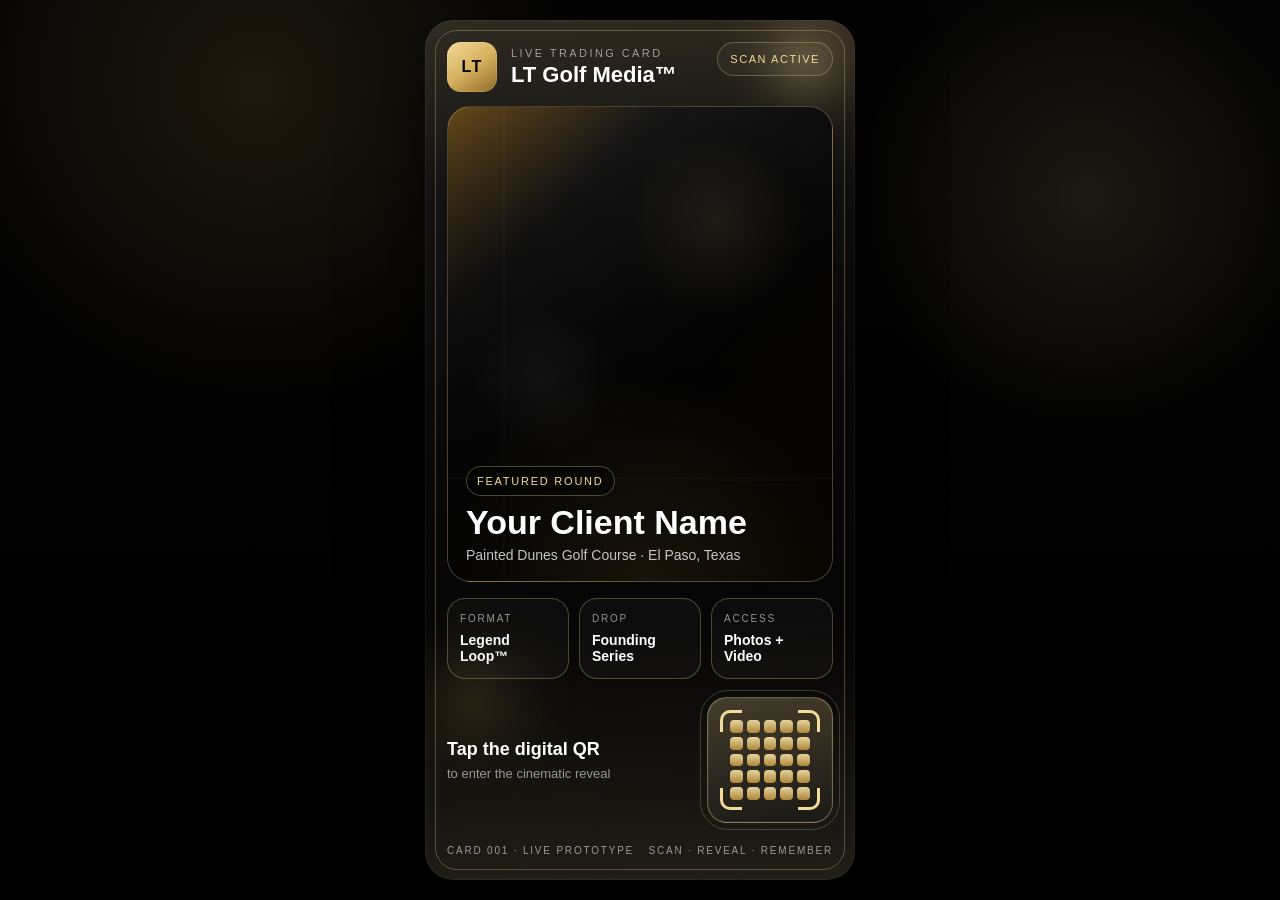
==== index.html @ ae1a4dea "Add files via upload Initial live card build" ====
<!doctype html>
<html lang="en">
<head>
  <meta charset="utf-8" />
  <meta name="viewport" content="width=device-width,initial-scale=1,viewport-fit=cover" />
  <meta name="theme-color" content="#000000" />
  <meta name="apple-mobile-web-app-capable" content="yes" />
  <meta name="apple-mobile-web-app-status-bar-style" content="black-translucent" />
  <title>LT Golf Media™ Live Card</title>
  <link rel="preload" href="styles.css" as="style" />
  <link rel="stylesheet" href="styles.css" />
</head>
<body class="card-screen">
  <main class="phone-stage">
    <section class="live-card" aria-label="LT Golf Media live trading card">
      <div class="foil foil-1"></div>
      <div class="foil foil-2"></div>
      <div class="card-border"></div>

      <header class="card-header">
        <div class="brand-row">
          <div class="brand-mark">LT</div>
          <div class="brand-copy">
            <div class="eyebrow">LIVE TRADING CARD</div>
            <h1>LT Golf Media™</h1>
          </div>
        </div>
        <div class="status-chip">SCAN ACTIVE</div>
      </header>

      <section class="hero-panel">
        <div class="hero-overlay"></div>
        <div class="hero-content">
          <div class="player-tag">FEATURED ROUND</div>
          <h2 class="player-name">Your Client Name</h2>
          <p class="course-line">Painted Dunes Golf Course · El Paso, Texas</p>
        </div>
      </section>

      <section class="info-grid">
        <article class="info-box">
          <div class="info-label">FORMAT</div>
          <div class="info-value">Legend Loop™</div>
        </article>
        <article class="info-box">
          <div class="info-label">DROP</div>
          <div class="info-value">Founding Series</div>
        </article>
        <article class="info-box">
          <div class="info-label">ACCESS</div>
          <div class="info-value">Photos + Video</div>
        </article>
      </section>

      <section class="scan-section">
        <div class="scan-copy">
          <div class="scan-title">Tap the digital QR</div>
          <div class="scan-subtitle">to enter the cinematic reveal</div>
        </div>

        <a class="qr-hotspot" href="reveal.html" aria-label="Open scan reveal">
          <div class="qr-frame">
            <div class="qr-corners tl"></div>
            <div class="qr-corners tr"></div>
            <div class="qr-corners bl"></div>
            <div class="qr-corners br"></div>
            <div class="qr-grid">
              <span></span><span></span><span></span><span></span><span></span>
              <span></span><span></span><span></span><span></span><span></span>
              <span></span><span></span><span></span><span></span><span></span>
              <span></span><span></span><span></span><span></span><span></span>
              <span></span><span></span><span></span><span></span><span></span>
            </div>
          </div>
          <div class="tap-ring"></div>
        </a>
      </section>

      <footer class="card-footer">
        <div class="serial">CARD 001 · LIVE PROTOTYPE</div>
        <div class="legend">SCAN · REVEAL · REMEMBER</div>
      </footer>
    </section>
  </main>
</body>
</html>
---- styles.css ----
:root{
  --bg:#050505;
  --panel:#0d0d0d;
  --gold:#d6b15e;
  --gold-2:#f2db9b;
  --gold-3:#8f6a26;
  --line:rgba(242,219,155,.28);
  --soft:rgba(255,255,255,.76);
  --muted:rgba(255,255,255,.56);
}

*{box-sizing:border-box;-webkit-tap-highlight-color:transparent}
html,body{margin:0;min-height:100%;background:#000;color:#fff;font-family:-apple-system,BlinkMacSystemFont,"Segoe UI",Roboto,Helvetica,Arial,sans-serif}
body{overflow:hidden}

.card-screen{
  background:
    radial-gradient(circle at 20% 10%, rgba(214,177,94,.12), transparent 24%),
    radial-gradient(circle at 85% 22%, rgba(242,219,155,.10), transparent 18%),
    linear-gradient(180deg, #040404 0%, #000 100%);
}

.phone-stage{
  min-height:100vh;
  display:grid;
  place-items:center;
  padding:16px;
}

.live-card{
  position:relative;
  width:min(100vw - 24px, 430px);
  height:min(100vh - 32px, 860px);
  border-radius:28px;
  overflow:hidden;
  background:
    linear-gradient(145deg, rgba(255,255,255,.03), rgba(255,255,255,.00)),
    linear-gradient(180deg, rgba(214,177,94,.12), rgba(0,0,0,.1) 20%, rgba(0,0,0,.75) 70%, rgba(214,177,94,.08) 100%),
    linear-gradient(160deg, #111 0%, #060606 52%, #121212 100%);
  box-shadow:
    0 30px 80px rgba(0,0,0,.6),
    0 0 0 1px rgba(255,255,255,.05) inset;
  display:grid;
  grid-template-rows:auto 1fr auto auto auto;
}

.card-border{
  position:absolute; inset:10px;
  border-radius:22px;
  border:1px solid var(--line);
  pointer-events:none;
}

.foil{
  position:absolute; inset:auto;
  filter:blur(18px);
  opacity:.55;
  pointer-events:none;
}
.foil-1{
  top:-40px; right:-30px; width:160px; height:160px;
  background:radial-gradient(circle, rgba(242,219,155,.75), rgba(214,177,94,.16), transparent 72%);
}
.foil-2{
  bottom:90px; left:-40px; width:180px; height:180px;
  background:radial-gradient(circle, rgba(214,177,94,.35), rgba(214,177,94,.08), transparent 74%);
}

.card-header{
  display:flex; align-items:flex-start; justify-content:space-between;
  gap:14px; padding:22px 22px 14px;
}

.brand-row{display:flex; gap:14px; align-items:center; min-width:0}
.brand-mark{
  width:50px; height:50px; border-radius:14px;
  display:grid; place-items:center; font-weight:800; letter-spacing:.08em;
  color:#000; background:linear-gradient(145deg,var(--gold-2),var(--gold),var(--gold-3));
  box-shadow:0 0 0 1px rgba(255,255,255,.12) inset;
}
.eyebrow{font-size:11px; letter-spacing:.22em; color:var(--muted); text-transform:uppercase}
.brand-copy h1{margin:4px 0 0; font-size:22px; line-height:1.05}
.status-chip{
  white-space:nowrap;
  font-size:11px; letter-spacing:.14em; text-transform:uppercase;
  color:var(--gold-2); padding:10px 12px; border-radius:999px;
  border:1px solid var(--line); background:rgba(255,255,255,.03)
}

.hero-panel{
  position:relative; margin:0 22px; border-radius:24px; overflow:hidden; min-height:265px;
  background:
    radial-gradient(circle at 70% 25%, rgba(242,219,155,.10), transparent 20%),
    linear-gradient(180deg, rgba(0,0,0,.06), rgba(0,0,0,.52)),
    linear-gradient(135deg, #70501d 0%, #191919 25%, #070707 60%, #201406 100%);
  border:1px solid var(--line);
}
.hero-panel::before{
  content:"";
  position:absolute; inset:0;
  background:
    linear-gradient(transparent 0 78%, rgba(255,255,255,.04) 78% 79%, transparent 79%),
    linear-gradient(90deg, transparent 0 14%, rgba(255,255,255,.025) 14% 15%, transparent 15%),
    radial-gradient(circle at 25% 58%, rgba(255,255,255,.08), transparent 18%);
}
.hero-overlay{
  position:absolute; inset:0;
  background:
    linear-gradient(180deg, rgba(0,0,0,.04), rgba(0,0,0,.58) 80%),
    radial-gradient(circle at 50% 100%, rgba(214,177,94,.24), transparent 40%);
}
.hero-content{
  position:absolute; inset:auto 18px 18px 18px;
}
.player-tag{
  display:inline-block; margin-bottom:10px;
  font-size:11px; text-transform:uppercase; letter-spacing:.16em;
  color:var(--gold-2); padding:8px 10px; border-radius:999px;
  border:1px solid rgba(242,219,155,.3); background:rgba(0,0,0,.28)
}
.player-name{margin:0 0 8px; font-size:34px; line-height:.98}
.course-line{margin:0; color:var(--soft); font-size:14px}

.info-grid{
  display:grid; grid-template-columns:repeat(3,1fr); gap:10px;
  padding:16px 22px 0;
}
.info-box{
  background:rgba(255,255,255,.03);
  border:1px solid var(--line); border-radius:18px; padding:14px 12px;
}
.info-label{
  font-size:10px; text-transform:uppercase; letter-spacing:.18em; color:var(--muted); margin-bottom:8px
}
.info-value{
  font-size:14px; line-height:1.15; color:#fff; font-weight:650
}

.scan-section{
  display:grid; grid-template-columns:1fr auto; gap:14px; align-items:center;
  padding:18px 22px 8px;
}
.scan-title{font-size:18px; font-weight:700; margin-bottom:6px}
.scan-subtitle{font-size:13px; color:var(--muted)}
.qr-hotspot{
  position:relative;
  display:block; width:126px; height:126px;
  text-decoration:none;
}
.qr-frame{
  position:absolute; inset:0;
  border-radius:20px;
  background:
    linear-gradient(145deg, rgba(255,255,255,.08), rgba(255,255,255,.02)),
    linear-gradient(180deg, rgba(214,177,94,.20), rgba(0,0,0,.14));
  border:1px solid rgba(242,219,155,.38);
  box-shadow:0 0 0 1px rgba(255,255,255,.04) inset;
}
.qr-grid{
  position:absolute; inset:22px;
  display:grid; grid-template-columns:repeat(5,1fr); gap:4px;
}
.qr-grid span{
  border-radius:4px;
  background:linear-gradient(180deg, #f5e2aa, #bb8e3a);
  opacity:.92;
}
.qr-corners{
  position:absolute; width:22px; height:22px; border:3px solid var(--gold-2)
}
.tl{top:12px; left:12px; border-right:0; border-bottom:0; border-radius:10px 0 0 0}
.tr{top:12px; right:12px; border-left:0; border-bottom:0; border-radius:0 10px 0 0}
.bl{bottom:12px; left:12px; border-right:0; border-top:0; border-radius:0 0 0 10px}
.br{bottom:12px; right:12px; border-left:0; border-top:0; border-radius:0 0 10px 0}

.tap-ring{
  position:absolute; inset:-7px;
  border-radius:28px;
  border:1px solid rgba(242,219,155,.22);
  animation:pulse 1.7s ease-out infinite;
}
@keyframes pulse{
  0%{transform:scale(.96); opacity:.65}
  70%{transform:scale(1.04); opacity:.12}
  100%{transform:scale(1.08); opacity:0}
}

.card-footer{
  display:flex; justify-content:space-between; gap:12px; flex-wrap:wrap;
  padding:14px 22px 24px;
  font-size:10px; text-transform:uppercase; letter-spacing:.18em; color:var(--muted)
}

.reveal-screen, .landing-screen{
  min-height:100vh;
  background:
    radial-gradient(circle at 50% 20%, rgba(214,177,94,.20), transparent 20%),
    linear-gradient(180deg, #080808 0%, #000 100%);
  display:grid;
  place-items:center;
  padding:20px;
}
.reveal-wrap, .landing-wrap{width:min(100%, 760px)}
.reveal-card, .landing-box, .landing-hero{
  border:1px solid var(--line);
  background:rgba(255,255,255,.035);
  box-shadow:0 20px 60px rgba(0,0,0,.45);
}
.reveal-wrap{position:relative}
.reveal-glow{
  position:absolute; inset:-30px;
  background:radial-gradient(circle, rgba(214,177,94,.20), transparent 56%);
  filter:blur(25px); pointer-events:none;
}
.reveal-card{
  position:relative;
  border-radius:28px; padding:34px 26px; text-align:center;
}
.reveal-eyebrow, .landing-eyebrow{
  font-size:11px; letter-spacing:.22em; text-transform:uppercase; color:var(--gold-2)
}
.reveal-card h1, .landing-hero h1{margin:12px 0 12px; line-height:1.02}
.reveal-card p, .landing-hero p{color:var(--soft); font-size:16px}
.enter-button{
  display:inline-block; margin-top:14px; text-decoration:none;
  color:#000; font-weight:800; padding:14px 20px; border-radius:999px;
  background:linear-gradient(145deg,var(--gold-2),var(--gold),var(--gold-3));
}

.landing-hero{
  border-radius:28px; padding:28px 24px; margin-bottom:16px;
}
.landing-grid{
  display:grid; grid-template-columns:repeat(2, minmax(0,1fr)); gap:14px;
}
.landing-box{
  border-radius:22px; padding:20px;
}
.landing-box h2{margin:0 0 10px}
.landing-box p{margin:0; color:var(--soft)}

@media (max-width:520px){
  .live-card{height:min(100vh - 18px, 860px); width:min(100vw - 10px, 430px); border-radius:24px}
  .card-header, .info-grid, .scan-section, .card-footer{padding-left:16px; padding-right:16px}
  .hero-panel{margin:0 16px; min-height:245px}
  .info-grid{grid-template-columns:1fr}
  .scan-section{grid-template-columns:1fr; justify-items:start}
  .qr-hotspot{width:118px; height:118px}
  .player-name{font-size:30px}
  .landing-grid{grid-template-columns:1fr}
}
---- styles.css ----
:root{
  --bg:#050505;
  --panel:#0d0d0d;
  --gold:#d6b15e;
  --gold-2:#f2db9b;
  --gold-3:#8f6a26;
  --line:rgba(242,219,155,.28);
  --soft:rgba(255,255,255,.76);
  --muted:rgba(255,255,255,.56);
}

*{box-sizing:border-box;-webkit-tap-highlight-color:transparent}
html,body{margin:0;min-height:100%;background:#000;color:#fff;font-family:-apple-system,BlinkMacSystemFont,"Segoe UI",Roboto,Helvetica,Arial,sans-serif}
body{overflow:hidden}

.card-screen{
  background:
    radial-gradient(circle at 20% 10%, rgba(214,177,94,.12), transparent 24%),
    radial-gradient(circle at 85% 22%, rgba(242,219,155,.10), transparent 18%),
    linear-gradient(180deg, #040404 0%, #000 100%);
}

.phone-stage{
  min-height:100vh;
  display:grid;
  place-items:center;
  padding:16px;
}

.live-card{
  position:relative;
  width:min(100vw - 24px, 430px);
  height:min(100vh - 32px, 860px);
  border-radius:28px;
  overflow:hidden;
  background:
    linear-gradient(145deg, rgba(255,255,255,.03), rgba(255,255,255,.00)),
    linear-gradient(180deg, rgba(214,177,94,.12), rgba(0,0,0,.1) 20%, rgba(0,0,0,.75) 70%, rgba(214,177,94,.08) 100%),
    linear-gradient(160deg, #111 0%, #060606 52%, #121212 100%);
  box-shadow:
    0 30px 80px rgba(0,0,0,.6),
    0 0 0 1px rgba(255,255,255,.05) inset;
  display:grid;
  grid-template-rows:auto 1fr auto auto auto;
}

.card-border{
  position:absolute; inset:10px;
  border-radius:22px;
  border:1px solid var(--line);
  pointer-events:none;
}

.foil{
  position:absolute; inset:auto;
  filter:blur(18px);
  opacity:.55;
  pointer-events:none;
}
.foil-1{
  top:-40px; right:-30px; width:160px; height:160px;
  background:radial-gradient(circle, rgba(242,219,155,.75), rgba(214,177,94,.16), transparent 72%);
}
.foil-2{
  bottom:90px; left:-40px; width:180px; height:180px;
  background:radial-gradient(circle, rgba(214,177,94,.35), rgba(214,177,94,.08), transparent 74%);
}

.card-header{
  display:flex; align-items:flex-start; justify-content:space-between;
  gap:14px; padding:22px 22px 14px;
}

.brand-row{display:flex; gap:14px; align-items:center; min-width:0}
.brand-mark{
  width:50px; height:50px; border-radius:14px;
  display:grid; place-items:center; font-weight:800; letter-spacing:.08em;
  color:#000; background:linear-gradient(145deg,var(--gold-2),var(--gold),var(--gold-3));
  box-shadow:0 0 0 1px rgba(255,255,255,.12) inset;
}
.eyebrow{font-size:11px; letter-spacing:.22em; color:var(--muted); text-transform:uppercase}
.brand-copy h1{margin:4px 0 0; font-size:22px; line-height:1.05}
.status-chip{
  white-space:nowrap;
  font-size:11px; letter-spacing:.14em; text-transform:uppercase;
  color:var(--gold-2); padding:10px 12px; border-radius:999px;
  border:1px solid var(--line); background:rgba(255,255,255,.03)
}

.hero-panel{
  position:relative; margin:0 22px; border-radius:24px; overflow:hidden; min-height:265px;
  background:
    radial-gradient(circle at 70% 25%, rgba(242,219,155,.10), transparent 20%),
    linear-gradient(180deg, rgba(0,0,0,.06), rgba(0,0,0,.52)),
    linear-gradient(135deg, #70501d 0%, #191919 25%, #070707 60%, #201406 100%);
  border:1px solid var(--line);
}
.hero-panel::before{
  content:"";
  position:absolute; inset:0;
  background:
    linear-gradient(transparent 0 78%, rgba(255,255,255,.04) 78% 79%, transparent 79%),
    linear-gradient(90deg, transparent 0 14%, rgba(255,255,255,.025) 14% 15%, transparent 15%),
    radial-gradient(circle at 25% 58%, rgba(255,255,255,.08), transparent 18%);
}
.hero-overlay{
  position:absolute; inset:0;
  background:
    linear-gradient(180deg, rgba(0,0,0,.04), rgba(0,0,0,.58) 80%),
    radial-gradient(circle at 50% 100%, rgba(214,177,94,.24), transparent 40%);
}
.hero-content{
  position:absolute; inset:auto 18px 18px 18px;
}
.player-tag{
  display:inline-block; margin-bottom:10px;
  font-size:11px; text-transform:uppercase; letter-spacing:.16em;
  color:var(--gold-2); padding:8px 10px; border-radius:999px;
  border:1px solid rgba(242,219,155,.3); background:rgba(0,0,0,.28)
}
.player-name{margin:0 0 8px; font-size:34px; line-height:.98}
.course-line{margin:0; color:var(--soft); font-size:14px}

.info-grid{
  display:grid; grid-template-columns:repeat(3,1fr); gap:10px;
  padding:16px 22px 0;
}
.info-box{
  background:rgba(255,255,255,.03);
  border:1px solid var(--line); border-radius:18px; padding:14px 12px;
}
.info-label{
  font-size:10px; text-transform:uppercase; letter-spacing:.18em; color:var(--muted); margin-bottom:8px
}
.info-value{
  font-size:14px; line-height:1.15; color:#fff; font-weight:650
}

.scan-section{
  display:grid; grid-template-columns:1fr auto; gap:14px; align-items:center;
  padding:18px 22px 8px;
}
.scan-title{font-size:18px; font-weight:700; margin-bottom:6px}
.scan-subtitle{font-size:13px; color:var(--muted)}
.qr-hotspot{
  position:relative;
  display:block; width:126px; height:126px;
  text-decoration:none;
}
.qr-frame{
  position:absolute; inset:0;
  border-radius:20px;
  background:
    linear-gradient(145deg, rgba(255,255,255,.08), rgba(255,255,255,.02)),
    linear-gradient(180deg, rgba(214,177,94,.20), rgba(0,0,0,.14));
  border:1px solid rgba(242,219,155,.38);
  box-shadow:0 0 0 1px rgba(255,255,255,.04) inset;
}
.qr-grid{
  position:absolute; inset:22px;
  display:grid; grid-template-columns:repeat(5,1fr); gap:4px;
}
.qr-grid span{
  border-radius:4px;
  background:linear-gradient(180deg, #f5e2aa, #bb8e3a);
  opacity:.92;
}
.qr-corners{
  position:absolute; width:22px; height:22px; border:3px solid var(--gold-2)
}
.tl{top:12px; left:12px; border-right:0; border-bottom:0; border-radius:10px 0 0 0}
.tr{top:12px; right:12px; border-left:0; border-bottom:0; border-radius:0 10px 0 0}
.bl{bottom:12px; left:12px; border-right:0; border-top:0; border-radius:0 0 0 10px}
.br{bottom:12px; right:12px; border-left:0; border-top:0; border-radius:0 0 10px 0}

.tap-ring{
  position:absolute; inset:-7px;
  border-radius:28px;
  border:1px solid rgba(242,219,155,.22);
  animation:pulse 1.7s ease-out infinite;
}
@keyframes pulse{
  0%{transform:scale(.96); opacity:.65}
  70%{transform:scale(1.04); opacity:.12}
  100%{transform:scale(1.08); opacity:0}
}

.card-footer{
  display:flex; justify-content:space-between; gap:12px; flex-wrap:wrap;
  padding:14px 22px 24px;
  font-size:10px; text-transform:uppercase; letter-spacing:.18em; color:var(--muted)
}

.reveal-screen, .landing-screen{
  min-height:100vh;
  background:
    radial-gradient(circle at 50% 20%, rgba(214,177,94,.20), transparent 20%),
    linear-gradient(180deg, #080808 0%, #000 100%);
  display:grid;
  place-items:center;
  padding:20px;
}
.reveal-wrap, .landing-wrap{width:min(100%, 760px)}
.reveal-card, .landing-box, .landing-hero{
  border:1px solid var(--line);
  background:rgba(255,255,255,.035);
  box-shadow:0 20px 60px rgba(0,0,0,.45);
}
.reveal-wrap{position:relative}
.reveal-glow{
  position:absolute; inset:-30px;
  background:radial-gradient(circle, rgba(214,177,94,.20), transparent 56%);
  filter:blur(25px); pointer-events:none;
}
.reveal-card{
  position:relative;
  border-radius:28px; padding:34px 26px; text-align:center;
}
.reveal-eyebrow, .landing-eyebrow{
  font-size:11px; letter-spacing:.22em; text-transform:uppercase; color:var(--gold-2)
}
.reveal-card h1, .landing-hero h1{margin:12px 0 12px; line-height:1.02}
.reveal-card p, .landing-hero p{color:var(--soft); font-size:16px}
.enter-button{
  display:inline-block; margin-top:14px; text-decoration:none;
  color:#000; font-weight:800; padding:14px 20px; border-radius:999px;
  background:linear-gradient(145deg,var(--gold-2),var(--gold),var(--gold-3));
}

.landing-hero{
  border-radius:28px; padding:28px 24px; margin-bottom:16px;
}
.landing-grid{
  display:grid; grid-template-columns:repeat(2, minmax(0,1fr)); gap:14px;
}
.landing-box{
  border-radius:22px; padding:20px;
}
.landing-box h2{margin:0 0 10px}
.landing-box p{margin:0; color:var(--soft)}

@media (max-width:520px){
  .live-card{height:min(100vh - 18px, 860px); width:min(100vw - 10px, 430px); border-radius:24px}
  .card-header, .info-grid, .scan-section, .card-footer{padding-left:16px; padding-right:16px}
  .hero-panel{margin:0 16px; min-height:245px}
  .info-grid{grid-template-columns:1fr}
  .scan-section{grid-template-columns:1fr; justify-items:start}
  .qr-hotspot{width:118px; height:118px}
  .player-name{font-size:30px}
  .landing-grid{grid-template-columns:1fr}
}
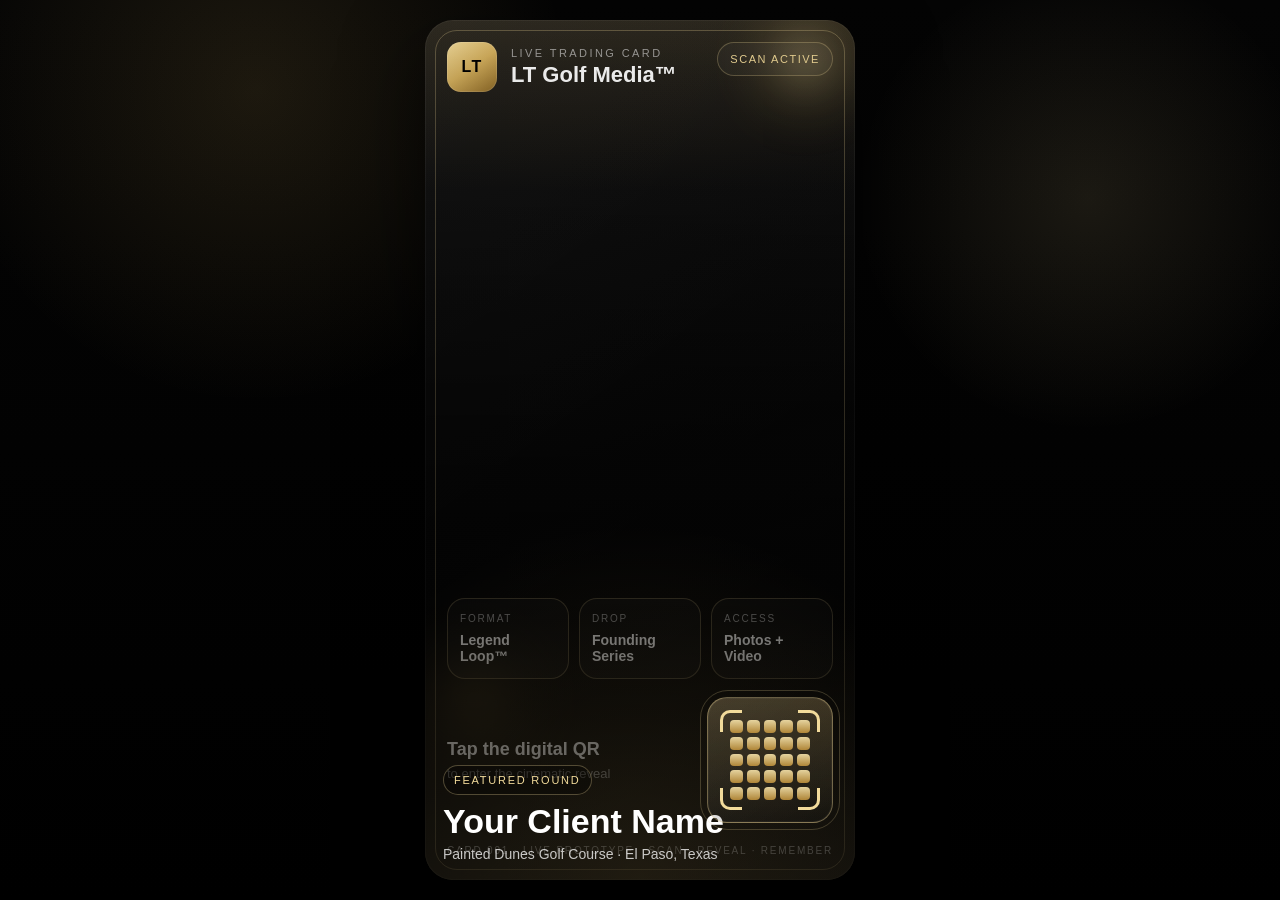
==== commit 3623ca02: "Add CSS styles for layout and design" ====
--- a/index.html
+++ b/index.html
@@ -1,6 +1,68 @@
 <!doctype html>
 <html lang="en">
 <head>
+  <style>
+body {
+  margin: 0;
+  background: black;
+  font-family: -apple-system, BlinkMacSystemFont;
+  color: white;
+}
+
+/* THIS IS YOUR WRAPPER */
+.main {
+  max-width: 420px;
+  margin: 0 auto;
+  padding: 20px;
+}
+
+/* HEADER */
+.header {
+  display: flex;
+  justify-content: space-between;
+  align-items: center;
+  margin-bottom: 20px;
+}
+
+.scan-active {
+  border: 1px solid rgba(255,215,0,0.4);
+  padding: 6px 12px;
+  border-radius: 20px;
+  font-size: 12px;
+}
+
+/* QR SECTION */
+.card-bottom {
+  display: flex;
+  align-items: center;
+  gap: 16px;
+  margin-top: 30px;
+}
+
+.qr-box {
+  width: 90px;
+  height: 90px;
+  border-radius: 18px;
+  background: linear-gradient(145deg, #d4af37, #8c6a1c);
+}
+
+.client-info h2 {
+  margin: 0;
+  font-size: 22px;
+}
+
+.client-info p {
+  margin: 4px 0 0;
+  opacity: 0.7;
+  font-size: 14px;
+}
+
+.qr-instruction {
+  margin-top: 20px;
+  font-size: 14px;
+  opacity: 0.7;
+}
+</style>
   <meta charset="utf-8" />
   <meta name="viewport" content="width=device-width,initial-scale=1,viewport-fit=cover" />
   <meta name="theme-color" content="#000000" />
--- a/styles.css
+++ b/styles.css
@@ -1,4 +1,11 @@
-
+body {
+  opacity: 0;
+  animation: fadeIn 0.25s ease forwards;
+}
+
+@keyframes fadeIn {
+  to { opacity: 1; }
+}
 :root{
   --bg:#050505;
   --panel:#0d0d0d;
@@ -88,21 +95,28 @@
   border:1px solid var(--line); background:rgba(255,255,255,.03)
 }
 
-.hero-panel{
-  position:relative; margin:0 22px; border-radius:24px; overflow:hidden; min-height:265px;
-  background:
-    radial-gradient(circle at 70% 25%, rgba(242,219,155,.10), transparent 20%),
-    linear-gradient(180deg, rgba(0,0,0,.06), rgba(0,0,0,.52)),
-    linear-gradient(135deg, #70501d 0%, #191919 25%, #070707 60%, #201406 100%);
-  border:1px solid var(--line);
+.hero-panel{.hero-panel {
+.hero-panel {
+  position: relative;
+  margin: 0 22px;
+  border-radius: 24px;
+  overflow: hidden;
+  min-height: 400px;
+  background: url('card1.jpg') center/cover no-repeat;
+  border: 1px solid rgba(242,219,155,.28);
+}
+}
 }
 .hero-panel::before{
-  content:"";
-  position:absolute; inset:0;
-  background:
-    linear-gradient(transparent 0 78%, rgba(255,255,255,.04) 78% 79%, transparent 79%),
-    linear-gradient(90deg, transparent 0 14%, rgba(255,255,255,.025) 14% 15%, transparent 15%),
-    radial-gradient(circle at 25% 58%, rgba(255,255,255,.08), transparent 18%);
+  .hero-panel {
+  position: relative;
+  margin: 0 22px;
+  border-radius: 24px;
+  overflow: hidden;
+  min-height: 400px;
+  background: url('David Final Card.jpg') center/cover no-repeat;
+  border: 1px solid rgba(242,219,155,.28);
+}
 }
 .hero-overlay{
   position:absolute; inset:0;
--- a/styles.css
+++ b/styles.css
@@ -1,4 +1,11 @@
-
+body {
+  opacity: 0;
+  animation: fadeIn 0.25s ease forwards;
+}
+
+@keyframes fadeIn {
+  to { opacity: 1; }
+}
 :root{
   --bg:#050505;
   --panel:#0d0d0d;
@@ -88,21 +95,28 @@
   border:1px solid var(--line); background:rgba(255,255,255,.03)
 }
 
-.hero-panel{
-  position:relative; margin:0 22px; border-radius:24px; overflow:hidden; min-height:265px;
-  background:
-    radial-gradient(circle at 70% 25%, rgba(242,219,155,.10), transparent 20%),
-    linear-gradient(180deg, rgba(0,0,0,.06), rgba(0,0,0,.52)),
-    linear-gradient(135deg, #70501d 0%, #191919 25%, #070707 60%, #201406 100%);
-  border:1px solid var(--line);
+.hero-panel{.hero-panel {
+.hero-panel {
+  position: relative;
+  margin: 0 22px;
+  border-radius: 24px;
+  overflow: hidden;
+  min-height: 400px;
+  background: url('card1.jpg') center/cover no-repeat;
+  border: 1px solid rgba(242,219,155,.28);
+}
+}
 }
 .hero-panel::before{
-  content:"";
-  position:absolute; inset:0;
-  background:
-    linear-gradient(transparent 0 78%, rgba(255,255,255,.04) 78% 79%, transparent 79%),
-    linear-gradient(90deg, transparent 0 14%, rgba(255,255,255,.025) 14% 15%, transparent 15%),
-    radial-gradient(circle at 25% 58%, rgba(255,255,255,.08), transparent 18%);
+  .hero-panel {
+  position: relative;
+  margin: 0 22px;
+  border-radius: 24px;
+  overflow: hidden;
+  min-height: 400px;
+  background: url('David Final Card.jpg') center/cover no-repeat;
+  border: 1px solid rgba(242,219,155,.28);
+}
 }
 .hero-overlay{
   position:absolute; inset:0;
